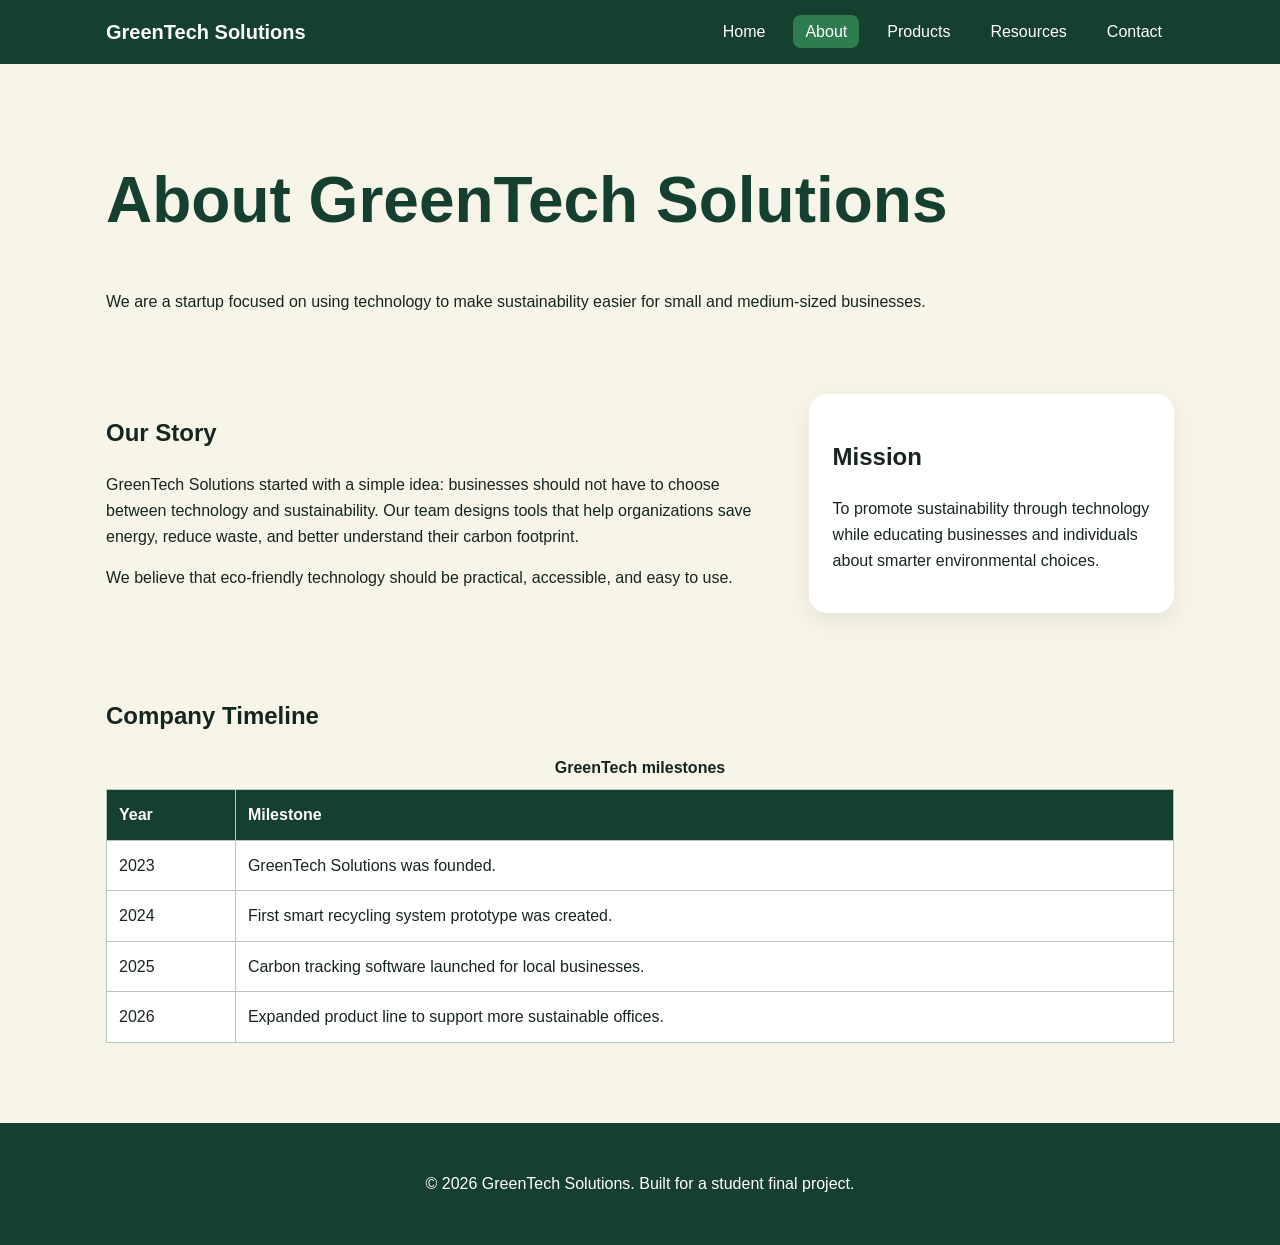
==== about.html @ e6a7aeb8 "Add GreenTech final project" ====
<!DOCTYPE html>
<html lang="en">
<head>
  <meta charset="UTF-8">
  <meta name="viewport" content="width=device-width, initial-scale=1.0">
  <title>GreenTech Solutions | About</title>
  <link rel="stylesheet" href="css/styles.css">
</head>
<body>
  <a class="skip-link" href="#main-content">Skip to main content</a>

  <header>
    <nav class="navbar" aria-label="Main navigation">
      <a class="logo" href="index.html">GreenTech Solutions</a>
      <button class="menu-toggle" id="menuToggle" aria-label="Toggle navigation menu">☰</button>
      <ul class="nav-links" id="navLinks">
        <li><a href="index.html">Home</a></li>
        <li><a href="about.html" class="active">About</a></li>
        <li><a href="products.html">Products</a></li>
        <li><a href="resources.html">Resources</a></li>
        <li><a href="contact.html">Contact</a></li>
      </ul>
    </nav>
  </header>

  <main id="main-content">
    <section class="page-header">
      <h1>About GreenTech Solutions</h1>
      <p>We are a startup focused on using technology to make sustainability easier for small and medium-sized businesses.</p>
    </section>

    <section class="section two-column">
      <div>
        <h2>Our Story</h2>
        <p>GreenTech Solutions started with a simple idea: businesses should not have to choose between technology and sustainability. Our team designs tools that help organizations save energy, reduce waste, and better understand their carbon footprint.</p>
        <p>We believe that eco-friendly technology should be practical, accessible, and easy to use.</p>
      </div>
      <div class="info-box">
        <h2>Mission</h2>
        <p>To promote sustainability through technology while educating businesses and individuals about smarter environmental choices.</p>
      </div>
    </section>

    <section class="section">
      <h2>Company Timeline</h2>
      <table>
        <caption>GreenTech milestones</caption>
        <thead>
          <tr>
            <th>Year</th>
            <th>Milestone</th>
          </tr>
        </thead>
        <tbody>
          <tr>
            <td>2023</td>
            <td>GreenTech Solutions was founded.</td>
          </tr>
          <tr>
            <td>2024</td>
            <td>First smart recycling system prototype was created.</td>
          </tr>
          <tr>
            <td>2025</td>
            <td>Carbon tracking software launched for local businesses.</td>
          </tr>
          <tr>
            <td>2026</td>
            <td>Expanded product line to support more sustainable offices.</td>
          </tr>
        </tbody>
      </table>
    </section>
  </main>

  <footer>
    <p>&copy; 2026 GreenTech Solutions. Built for a student final project.</p>
  </footer>

  <script src="js/script.js"></script>
</body>
</html>
---- css/styles.css ----
* {
  box-sizing: border-box;
}

:root {
  --dark-green: #153f2f;
  --green: #2f7d4f;
  --light-green: #dff2e6;
  --cream: #f7f4e8;
  --earth: #7a5c3a;
  --white: #ffffff;
  --text: #17251f;
}

body {
  margin: 0;
  font-family: Arial, Helvetica, sans-serif;
  background: var(--cream);
  color: var(--text);
  line-height: 1.6;
}

.skip-link {
  position: absolute;
  left: -999px;
  top: 10px;
  background: var(--dark-green);
  color: var(--white);
  padding: 0.75rem;
  z-index: 1000;
}

.skip-link:focus {
  left: 10px;
}

header {
  background: var(--dark-green);
  color: var(--white);
  position: sticky;
  top: 0;
  z-index: 10;
}

.navbar {
  max-width: 1100px;
  margin: 0 auto;
  padding: 1rem;
  display: flex;
  justify-content: space-between;
  align-items: center;
}

.logo {
  color: var(--white);
  font-weight: bold;
  font-size: 1.25rem;
  text-decoration: none;
}

.nav-links {
  list-style: none;
  display: flex;
  gap: 1rem;
  margin: 0;
  padding: 0;
}

.nav-links a {
  color: var(--white);
  text-decoration: none;
  padding: 0.5rem 0.75rem;
  border-radius: 8px;
}

.nav-links a:hover,
.nav-links a:focus,
.nav-links .active {
  background: var(--green);
  outline: none;
}

.menu-toggle {
  display: none;
  background: var(--green);
  color: var(--white);
  border: 0;
  padding: 0.5rem 0.75rem;
  border-radius: 8px;
  font-size: 1.25rem;
}

main {
  max-width: 1100px;
  margin: 0 auto;
  padding: 1rem;
}

.hero {
  min-height: 70vh;
  display: grid;
  grid-template-columns: 2fr 1fr;
  gap: 2rem;
  align-items: center;
}

.hero h1,
.page-header h1 {
  font-size: clamp(2rem, 5vw, 4rem);
  line-height: 1.1;
  color: var(--dark-green);
}

.eyebrow {
  color: var(--earth);
  font-weight: bold;
  text-transform: uppercase;
  letter-spacing: 1px;
}

.hero-card,
.info-box,
.card,
.highlight {
  background: var(--white);
  border-radius: 18px;
  padding: 1.5rem;
  box-shadow: 0 8px 24px rgba(0, 0, 0, 0.08);
}

.hero-card {
  border-left: 8px solid var(--green);
}

.button-group {
  display: flex;
  gap: 1rem;
  flex-wrap: wrap;
}

.button {
  border: none;
  display: inline-block;
  padding: 0.8rem 1rem;
  border-radius: 10px;
  font-weight: bold;
  text-decoration: none;
  cursor: pointer;
}

.primary {
  background: var(--green);
  color: var(--white);
}

.secondary {
  background: var(--light-green);
  color: var(--dark-green);
}

.button:hover,
.button:focus {
  opacity: 0.9;
  outline: 3px solid var(--earth);
}

.section,
.page-header {
  padding: 2rem 0;
}

.card-grid {
  display: grid;
  grid-template-columns: repeat(3, 1fr);
  gap: 1rem;
  margin-top: 1rem;
}

.two-column {
  display: grid;
  grid-template-columns: 1.3fr 0.7fr;
  gap: 1.5rem;
}

.highlight {
  background: var(--light-green);
}

table {
  width: 100%;
  border-collapse: collapse;
  background: var(--white);
}

caption {
  font-weight: bold;
  margin-bottom: 0.5rem;
}

th,
td {
  border: 1px solid #b7c7ba;
  padding: 0.75rem;
  text-align: left;
}

th {
  background: var(--dark-green);
  color: var(--white);
}

input,
select,
textarea {
  width: 100%;
  padding: 0.8rem;
  border: 2px solid #8aa894;
  border-radius: 10px;
  margin-top: 0.25rem;
  font: inherit;
}

input:focus,
select:focus,
textarea:focus {
  outline: 3px solid var(--green);
}

.label,
label {
  font-weight: bold;
}

.contact-form,
.compact-form {
  display: grid;
  gap: 1rem;
}

.product-grid {
  grid-template-columns: repeat(2, 1fr);
}

.image-placeholder {
  min-height: 130px;
  border-radius: 14px;
  background: linear-gradient(135deg, var(--light-green), #f0e2c0);
  display: grid;
  place-items: center;
  color: var(--dark-green);
  font-weight: bold;
  margin-bottom: 1rem;
}

.form-message {
  font-weight: bold;
  color: var(--dark-green);
}

.hidden {
  display: none;
}

footer {
  text-align: center;
  padding: 2rem 1rem;
  background: var(--dark-green);
  color: var(--white);
  margin-top: 2rem;
}

@media (max-width: 760px) {
  .menu-toggle {
    display: block;
  }

  .nav-links {
    display: none;
    position: absolute;
    right: 1rem;
    top: 70px;
    background: var(--dark-green);
    flex-direction: column;
    width: 220px;
    padding: 1rem;
    border-radius: 12px;
  }

  .nav-links.show {
    display: flex;
  }

  .hero,
  .two-column,
  .card-grid,
  .product-grid {
    grid-template-columns: 1fr;
  }

  .hero {
    min-height: auto;
    padding: 2rem 0;
  }
}
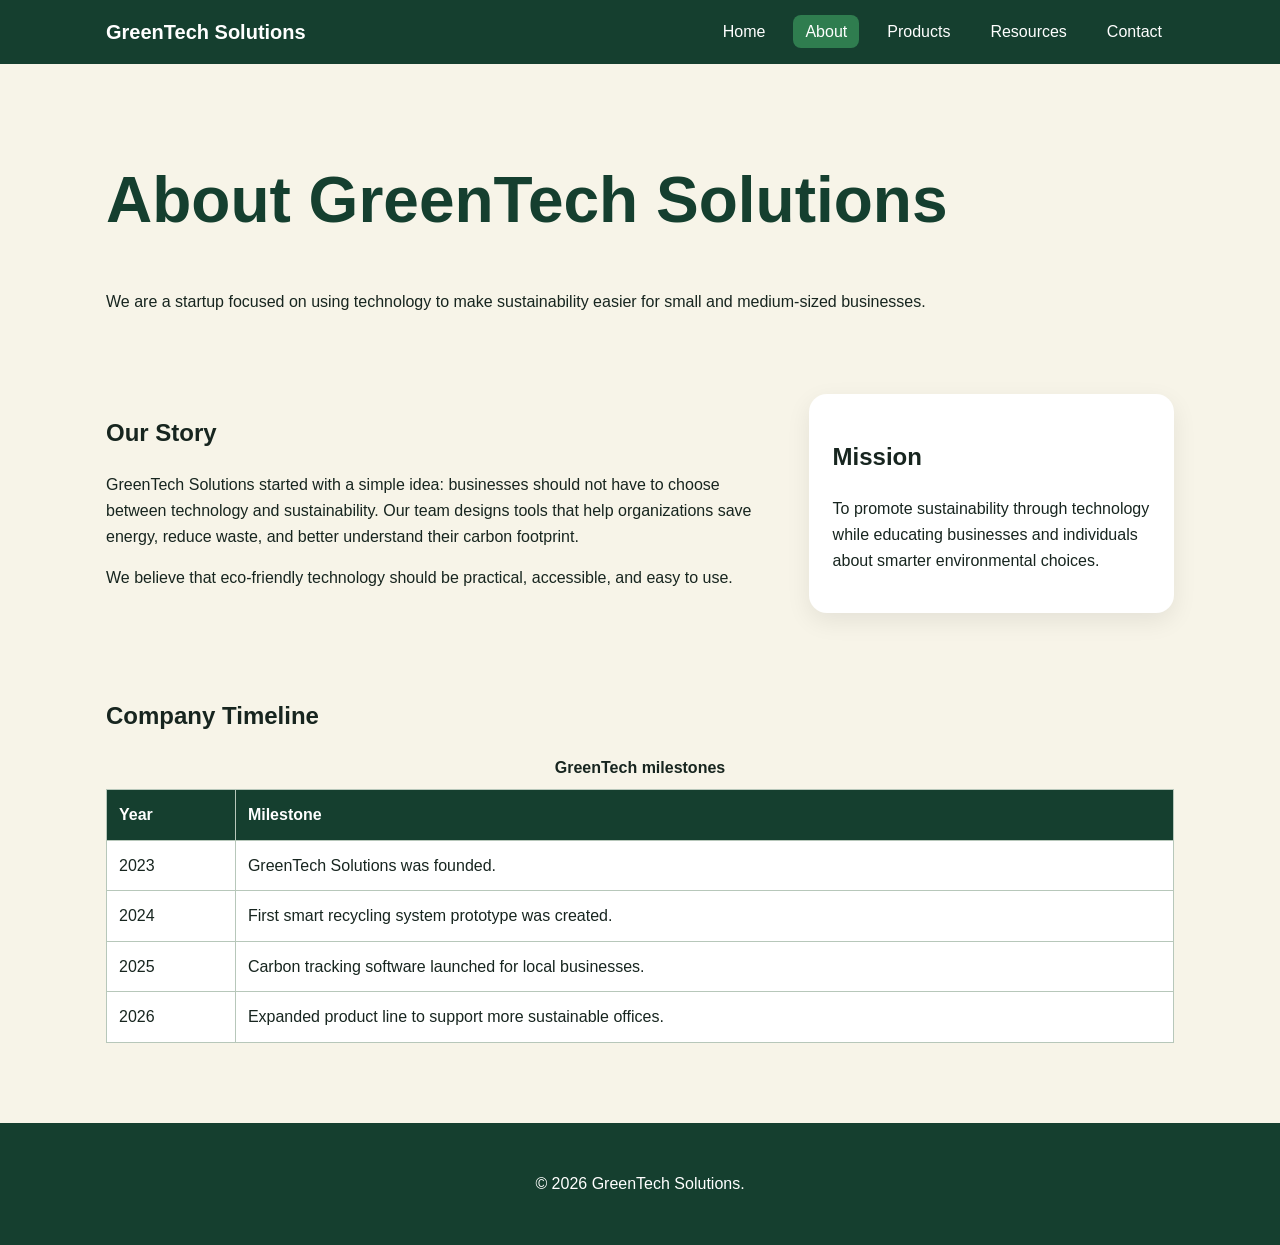
==== commit 0099b978: "Fixed Images" ====
--- a/about.html
+++ b/about.html
@@ -74,7 +74,7 @@
   </main>
 
   <footer>
-    <p>&copy; 2026 GreenTech Solutions. Built for a student final project.</p>
+    <p>&copy; 2026 GreenTech Solutions.</p>
   </footer>
 
   <script src="js/script.js"></script>
--- a/css/styles.css
+++ b/css/styles.css
@@ -1,5 +1,15 @@
 * {
   box-sizing: border-box;
+}
+
+.product-image {
+  width: 100%;
+  height: 260px;
+  object-fit: cover;
+  object-position: center;
+  border-radius: 14px;
+  margin-bottom: 1rem;
+  display: block;
 }
 
 :root {
@@ -239,17 +249,6 @@
 
 .product-grid {
   grid-template-columns: repeat(2, 1fr);
-}
-
-.image-placeholder {
-  min-height: 130px;
-  border-radius: 14px;
-  background: linear-gradient(135deg, var(--light-green), #f0e2c0);
-  display: grid;
-  place-items: center;
-  color: var(--dark-green);
-  font-weight: bold;
-  margin-bottom: 1rem;
 }
 
 .form-message {
